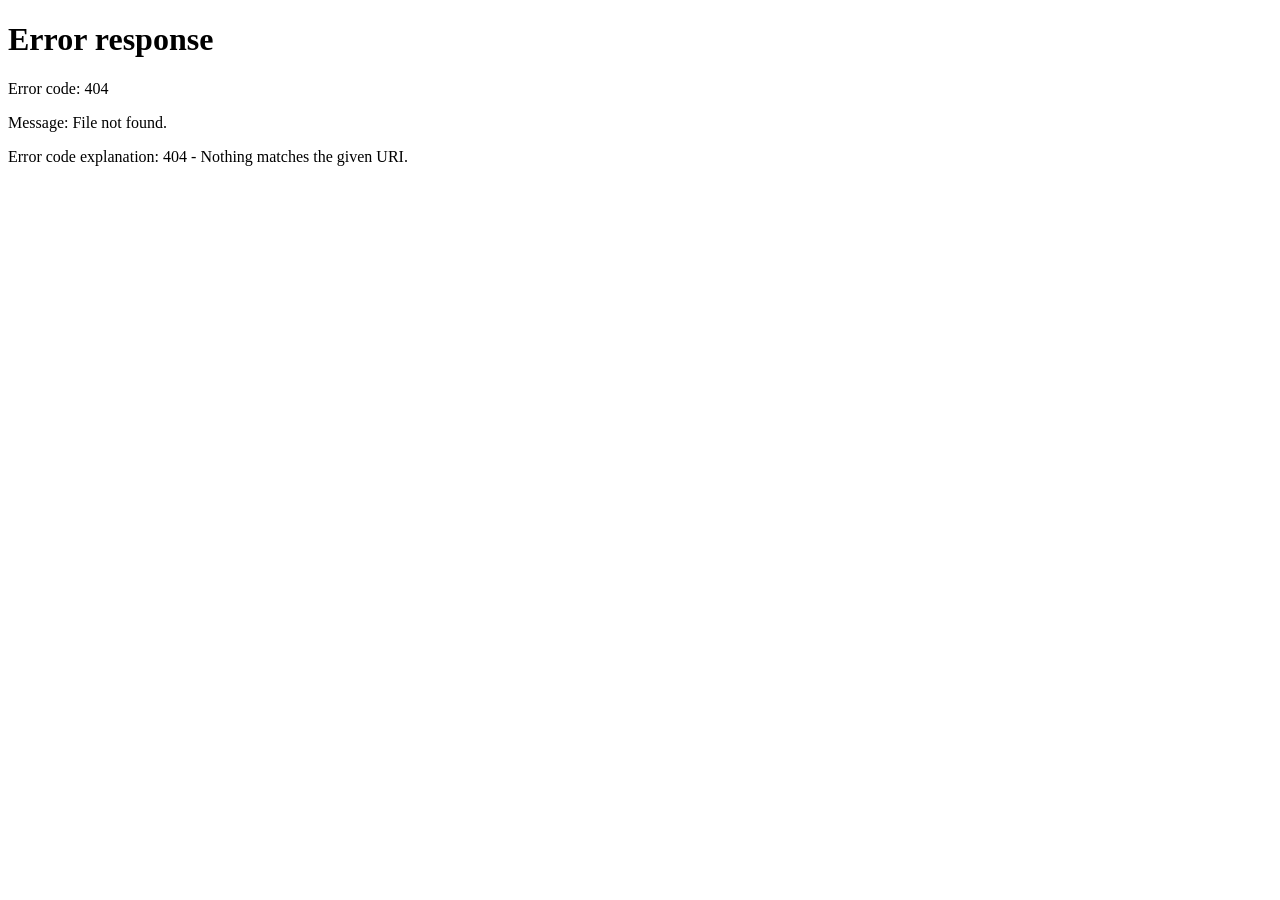
==== index.html @ 9a28a281 "Add PlainZip legal index page" ====
<!doctype html>
<html lang="en">
<head>
  <meta charset="utf-8">
  <meta name="viewport" content="width=device-width, initial-scale=1">
  <meta http-equiv="refresh" content="0; url=privacy.html">
  <title>PlainZip Legal</title>
</head>
<body>
  <p><a href="privacy.html">PlainZip Privacy Policy</a></p>
</body>
</html>
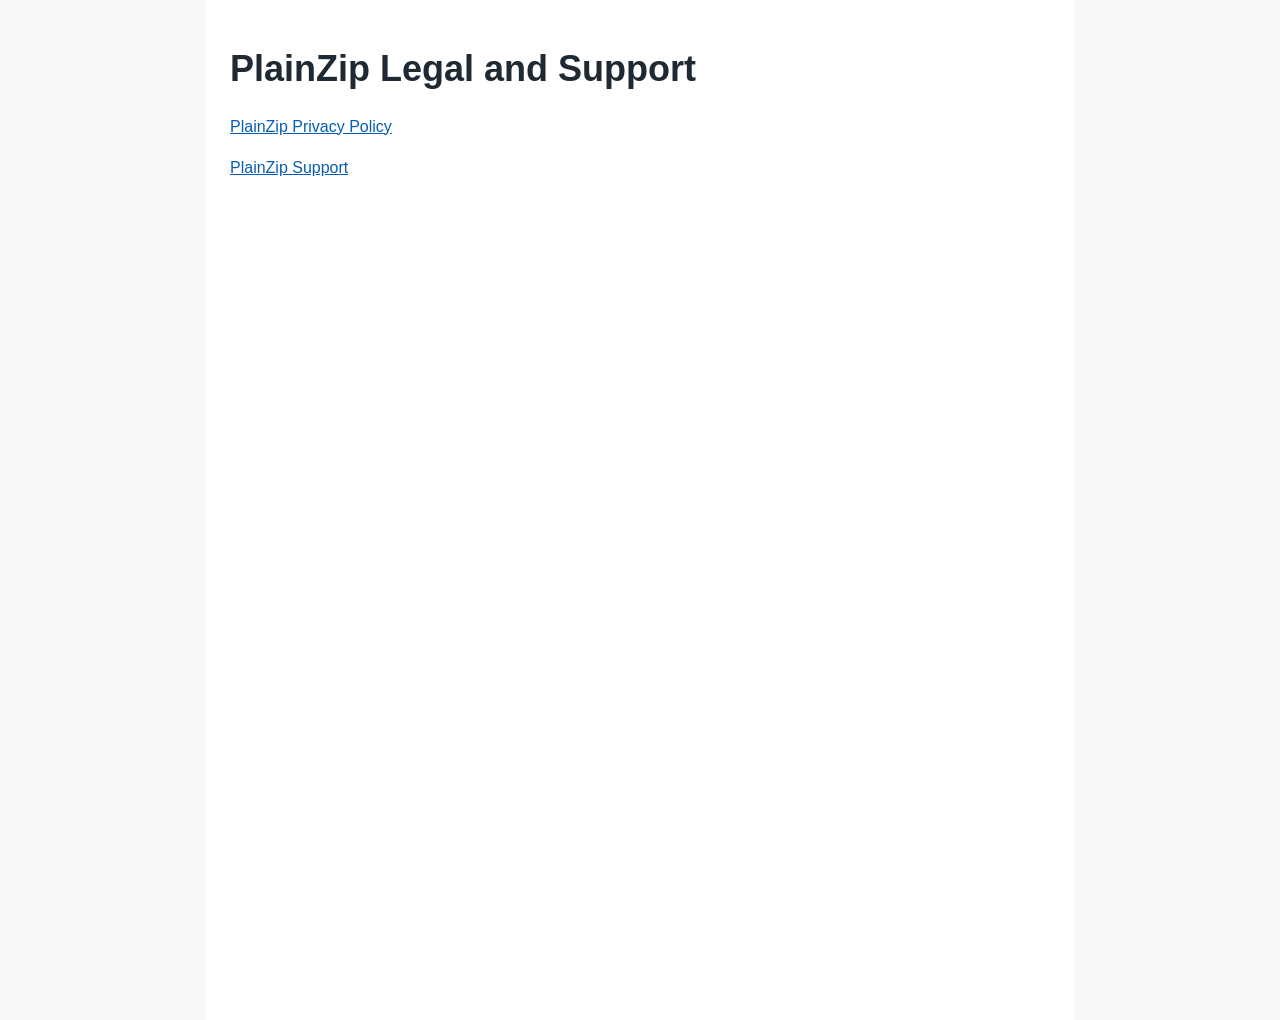
==== commit 968017e6: "Update PlainZip legal index" ====
--- a/index.html
+++ b/index.html
@@ -3,10 +3,21 @@
 <head>
   <meta charset="utf-8">
   <meta name="viewport" content="width=device-width, initial-scale=1">
-  <meta http-equiv="refresh" content="0; url=privacy.html">
-  <title>PlainZip Legal</title>
+  <title>PlainZip Legal and Support</title>
+  <style>
+    :root { color-scheme: light dark; }
+    body { margin: 0; font-family: -apple-system, BlinkMacSystemFont, "Segoe UI", sans-serif; line-height: 1.6; color: #1f2933; background: #f7f8fa; }
+    main { max-width: 820px; margin: 0 auto; padding: 48px 24px 72px; background: #fff; min-height: 100vh; }
+    h1 { margin-top: 0; font-size: 2.25rem; line-height: 1.15; }
+    a { color: #075db3; }
+    @media (prefers-color-scheme: dark) { body { color: #e8edf2; background: #101418; } main { background: #151b21; } a { color: #8ac4ff; } }
+  </style>
 </head>
 <body>
-  <p><a href="privacy.html">PlainZip Privacy Policy</a></p>
+  <main>
+    <h1>PlainZip Legal and Support</h1>
+    <p><a href="privacy.html">PlainZip Privacy Policy</a></p>
+    <p><a href="support.html">PlainZip Support</a></p>
+  </main>
 </body>
 </html>
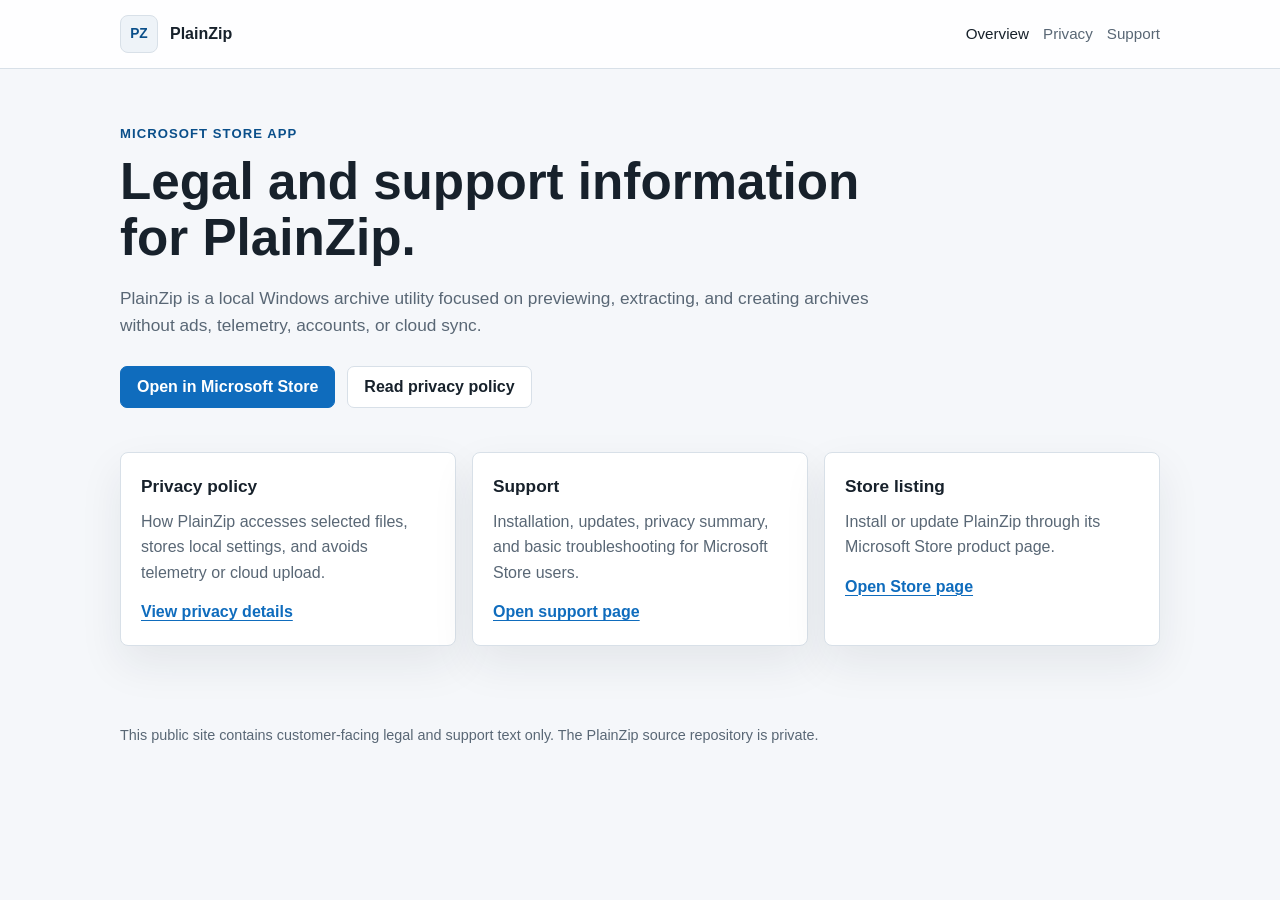
==== commit aa31f896: "Polish PlainZip legal pages" ====
--- a/index.html
+++ b/index.html
@@ -4,20 +4,63 @@
   <meta charset="utf-8">
   <meta name="viewport" content="width=device-width, initial-scale=1">
   <title>PlainZip Legal and Support</title>
-  <style>
-    :root { color-scheme: light dark; }
-    body { margin: 0; font-family: -apple-system, BlinkMacSystemFont, "Segoe UI", sans-serif; line-height: 1.6; color: #1f2933; background: #f7f8fa; }
-    main { max-width: 820px; margin: 0 auto; padding: 48px 24px 72px; background: #fff; min-height: 100vh; }
-    h1 { margin-top: 0; font-size: 2.25rem; line-height: 1.15; }
-    a { color: #075db3; }
-    @media (prefers-color-scheme: dark) { body { color: #e8edf2; background: #101418; } main { background: #151b21; } a { color: #8ac4ff; } }
-  </style>
+  <meta name="description" content="Public legal and support pages for PlainZip, a Microsoft Store archive utility for Windows.">
+  <link rel="stylesheet" href="style.css">
 </head>
 <body>
-  <main>
-    <h1>PlainZip Legal and Support</h1>
-    <p><a href="privacy.html">PlainZip Privacy Policy</a></p>
-    <p><a href="support.html">PlainZip Support</a></p>
-  </main>
+  <div class="site-shell">
+    <header class="topbar">
+      <div class="topbar-inner">
+        <a class="brand" href="index.html">
+          <span class="brand-mark" aria-hidden="true">PZ</span>
+          <span>PlainZip</span>
+        </a>
+        <nav class="nav" aria-label="Main navigation">
+          <a href="index.html" aria-current="page">Overview</a>
+          <a href="privacy.html">Privacy</a>
+          <a href="support.html">Support</a>
+        </nav>
+      </div>
+    </header>
+
+    <main>
+      <section class="hero">
+        <p class="eyebrow">Microsoft Store app</p>
+        <h1>Legal and support information for PlainZip.</h1>
+        <p class="lede">
+          PlainZip is a local Windows archive utility focused on previewing, extracting,
+          and creating archives without ads, telemetry, accounts, or cloud sync.
+        </p>
+        <div class="actions">
+          <a class="button primary" href="https://apps.microsoft.com/detail/9PN1JKCFFKLM">Open in Microsoft Store</a>
+          <a class="button" href="privacy.html">Read privacy policy</a>
+        </div>
+      </section>
+
+      <section class="content">
+        <div class="grid" aria-label="PlainZip public pages">
+          <article class="card">
+            <h2>Privacy policy</h2>
+            <p>How PlainZip accesses selected files, stores local settings, and avoids telemetry or cloud upload.</p>
+            <a href="privacy.html">View privacy details</a>
+          </article>
+          <article class="card">
+            <h2>Support</h2>
+            <p>Installation, updates, privacy summary, and basic troubleshooting for Microsoft Store users.</p>
+            <a href="support.html">Open support page</a>
+          </article>
+          <article class="card">
+            <h2>Store listing</h2>
+            <p>Install or update PlainZip through its Microsoft Store product page.</p>
+            <a href="https://apps.microsoft.com/detail/9PN1JKCFFKLM">Open Store page</a>
+          </article>
+        </div>
+      </section>
+    </main>
+
+    <footer class="footer">
+      <p>This public site contains customer-facing legal and support text only. The PlainZip source repository is private.</p>
+    </footer>
+  </div>
 </body>
-</html>+</html>
--- a/style.css
+++ b/style.css
@@ -0,0 +1,303 @@
+:root {
+  color-scheme: light dark;
+  --bg: #f5f7fa;
+  --surface: #ffffff;
+  --surface-muted: #eef3f8;
+  --text: #17212b;
+  --muted: #596775;
+  --border: #d8e0e8;
+  --accent: #0f6cbd;
+  --accent-strong: #0a4f8a;
+  --shadow: 0 18px 44px rgba(20, 35, 52, 0.08);
+}
+
+* {
+  box-sizing: border-box;
+}
+
+body {
+  margin: 0;
+  background: var(--bg);
+  color: var(--text);
+  font-family: -apple-system, BlinkMacSystemFont, "Segoe UI", sans-serif;
+  line-height: 1.6;
+}
+
+a {
+  color: var(--accent);
+  text-decoration-thickness: 1px;
+  text-underline-offset: 3px;
+}
+
+a:hover {
+  color: var(--accent-strong);
+}
+
+.site-shell {
+  min-height: 100vh;
+}
+
+.topbar {
+  border-bottom: 1px solid var(--border);
+  background: rgba(255, 255, 255, 0.92);
+}
+
+.topbar-inner,
+.hero,
+.content,
+.footer {
+  width: min(1040px, calc(100% - 40px));
+  margin: 0 auto;
+}
+
+.topbar-inner {
+  display: flex;
+  align-items: center;
+  justify-content: space-between;
+  gap: 18px;
+  min-height: 68px;
+}
+
+.brand {
+  display: inline-flex;
+  align-items: center;
+  gap: 12px;
+  color: var(--text);
+  font-weight: 700;
+  text-decoration: none;
+}
+
+.brand-mark {
+  display: grid;
+  width: 38px;
+  height: 38px;
+  place-items: center;
+  border: 1px solid var(--border);
+  border-radius: 8px;
+  background: var(--surface-muted);
+  color: var(--accent-strong);
+  font-size: 0.86rem;
+  letter-spacing: 0;
+}
+
+.nav {
+  display: flex;
+  flex-wrap: wrap;
+  justify-content: flex-end;
+  gap: 14px;
+}
+
+.nav a {
+  color: var(--muted);
+  font-size: 0.95rem;
+  text-decoration: none;
+}
+
+.nav a[aria-current="page"],
+.nav a:hover {
+  color: var(--text);
+}
+
+.hero {
+  padding: 54px 0 28px;
+}
+
+.eyebrow {
+  margin: 0 0 10px;
+  color: var(--accent-strong);
+  font-size: 0.82rem;
+  font-weight: 700;
+  letter-spacing: 0.08em;
+  text-transform: uppercase;
+}
+
+h1 {
+  margin: 0;
+  max-width: 760px;
+  font-size: clamp(2rem, 4vw, 3.35rem);
+  line-height: 1.1;
+}
+
+.lede {
+  max-width: 760px;
+  margin: 18px 0 0;
+  color: var(--muted);
+  font-size: 1.08rem;
+}
+
+.actions {
+  display: flex;
+  flex-wrap: wrap;
+  gap: 12px;
+  margin-top: 26px;
+}
+
+.button {
+  display: inline-flex;
+  align-items: center;
+  justify-content: center;
+  min-height: 42px;
+  padding: 0 16px;
+  border: 1px solid var(--border);
+  border-radius: 7px;
+  background: var(--surface);
+  color: var(--text);
+  font-weight: 650;
+  text-decoration: none;
+}
+
+.button.primary {
+  border-color: var(--accent);
+  background: var(--accent);
+  color: #ffffff;
+}
+
+.content {
+  padding: 16px 0 64px;
+}
+
+.grid {
+  display: grid;
+  grid-template-columns: repeat(3, minmax(0, 1fr));
+  gap: 16px;
+}
+
+.card,
+.document {
+  border: 1px solid var(--border);
+  border-radius: 8px;
+  background: var(--surface);
+  box-shadow: var(--shadow);
+}
+
+.card {
+  padding: 20px;
+}
+
+.card h2,
+.card h3 {
+  margin: 0 0 8px;
+  font-size: 1.08rem;
+}
+
+.card p {
+  margin: 0;
+  color: var(--muted);
+}
+
+.card a {
+  display: inline-block;
+  margin-top: 14px;
+  font-weight: 650;
+}
+
+.document {
+  max-width: 860px;
+  padding: 30px;
+}
+
+.document h2 {
+  margin: 2rem 0 0.6rem;
+  font-size: 1.24rem;
+}
+
+.document h2:first-child {
+  margin-top: 0;
+}
+
+.document p {
+  margin: 0.8rem 0;
+}
+
+.document ul {
+  margin: 0.8rem 0 0;
+  padding-left: 1.25rem;
+}
+
+.document li + li {
+  margin-top: 0.35rem;
+}
+
+.summary-list {
+  display: grid;
+  grid-template-columns: repeat(3, minmax(0, 1fr));
+  gap: 12px;
+  margin: 24px 0;
+}
+
+.summary-item {
+  border: 1px solid var(--border);
+  border-radius: 8px;
+  padding: 14px;
+  background: var(--surface-muted);
+}
+
+.summary-item strong {
+  display: block;
+  margin-bottom: 4px;
+}
+
+pre {
+  overflow-x: auto;
+  border: 1px solid var(--border);
+  border-radius: 8px;
+  padding: 14px 16px;
+  background: var(--surface-muted);
+}
+
+code {
+  font-family: "Cascadia Mono", Consolas, monospace;
+}
+
+.footer {
+  padding: 0 0 34px;
+  color: var(--muted);
+  font-size: 0.9rem;
+}
+
+@media (max-width: 760px) {
+  .topbar-inner {
+    align-items: flex-start;
+    flex-direction: column;
+    padding: 14px 0;
+  }
+
+  .nav {
+    justify-content: flex-start;
+  }
+
+  .hero {
+    padding-top: 36px;
+  }
+
+  .grid,
+  .summary-list {
+    grid-template-columns: 1fr;
+  }
+
+  .document {
+    padding: 22px;
+  }
+}
+
+@media (prefers-color-scheme: dark) {
+  :root {
+    --bg: #11171d;
+    --surface: #171f27;
+    --surface-muted: #202a33;
+    --text: #edf3f8;
+    --muted: #a9b7c4;
+    --border: #2d3a46;
+    --accent: #70b7ff;
+    --accent-strong: #a8d3ff;
+    --shadow: none;
+  }
+
+  .topbar {
+    background: rgba(23, 31, 39, 0.92);
+  }
+
+  .button.primary {
+    color: #07111b;
+  }
+}
